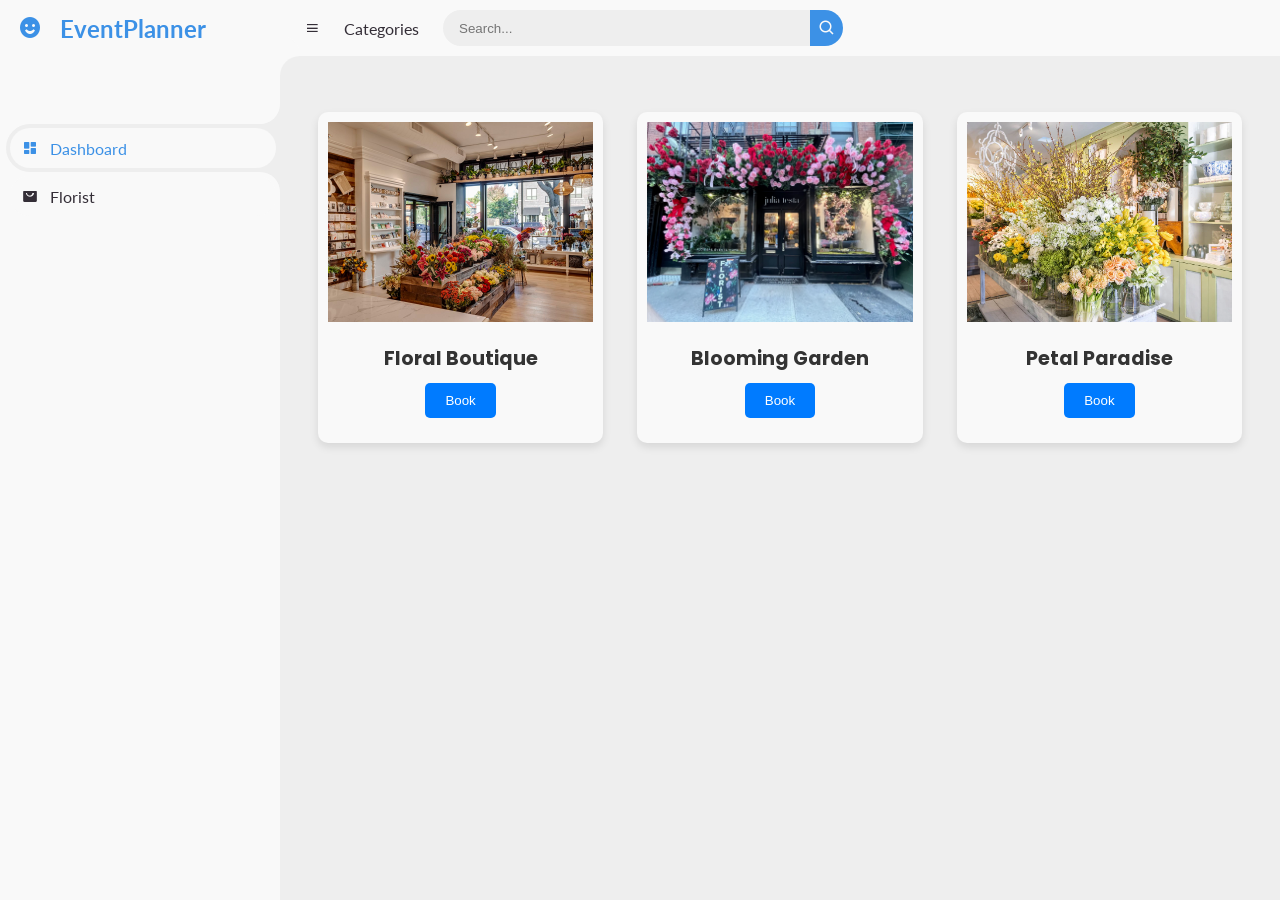
==== florist.html @ 22d38e7c "frontend html/css/javascript" ====
﻿<!DOCTYPE html>
<html lang="en">
<head>
    <meta charset="UTF-8" />
    <meta name="viewport" content="width=device-width, initial-scale=1.0" />
    <link href="https://unpkg.com/boxicons@2.0.9/css/boxicons.min.css"
          rel="stylesheet" />
    <link rel="stylesheet" href="style.css" />
    <title>Florist Booking</title>
</head>
<body>
    <!-- SIDEBAR -->
    <section id="sidebar">
        <a href="index.html" class="brand">
            <i class="bx bxs-smile"></i>
            <span class="text">EventPlanner</span>
        </a>
        <ul class="side-menu top">
            <li class="active">
                <a href="index.html">
                    <i class="bx bxs-dashboard"></i>
                    <span class="text">Dashboard</span>
                </a>
            </li>
            <li>
                <a href="florist.html">
                    <i class="bx bxs-shopping-bag-alt"></i>
                    <span class="text">Florist</span>
                </a>
            </li>
            <!-- Other menu items -->
        </ul>
    </section>
    <!-- SIDEBAR -->
    <!-- CONTENT -->
    <section id="content">
        <nav>
            <i class="bx bx-menu"></i>
            <a href="#" class="nav-link">Categories</a>
            <form action="#">
                <div class="form-input">
                    <input type="search" placeholder="Search..." />
                    <button type="submit" class="search-btn">
                        <i class="bx bx-search"></i>
                    </button>
                </div>
            </form>
            <!-- Notifications and Profile -->
        </nav>

        <main>
            <!-- Florist Section with Cards -->
            <div class="florist-section">
                <div class="florist-list">
                    <!-- Florist Card 1 -->
                    <div class="florist-card">
                        <img src="img/f1.jpg" alt="Floral Boutique" class="florist-img" />
                        <div class="florist-info">
                            <h4>Floral Boutique</h4>
                            <button class="book-btn">Book</button>
                        </div>
                    </div>

                    <!-- Florist Card 2 -->
                    <div class="florist-card">
                        <img src="img/f2.webp"
                             alt="Blooming Garden"
                             class="florist-img" />
                        <div class="florist-info">
                            <h4>Blooming Garden</h4>
                            <button class="book-btn">Book</button>
                        </div>
                    </div>

                    <!-- Florist Card 3 -->
                    <div class="florist-card">
                        <img src="img/f2.jpg" alt="Petal Paradise" class="florist-img" />
                        <div class="florist-info">
                            <h4>Petal Paradise</h4>
                            <button class="book-btn">Book</button>
                        </div>
                    </div>
                </div>
            </div>

            <!-- Modal for booking -->
            <div class="booking-modal" id="bookingModal" style="display: none">
                <div class="modal-content">
                    <h3>Book a Florist</h3>
                    <label for="date">Select Date:</label>
                    <input type="date" id="date" />
                    <label for="time">Select Time:</label>
                    <input type="time" id="time" />
                    <button id="confirmBooking">Confirm Booking</button>
                    <button id="closeModal">Close</button>
                </div>
            </div>
        </main>
    </section>
    <script>
      // Show the booking modal when "Book" button is clicked
      document.querySelectorAll(".book-btn").forEach(function (button) {
        button.addEventListener("click", function () {
          // Merr emrin e floristit nga karta ku është klikuar butoni
          const floristCard = button.closest(".florist-card");
          const floristName =
            floristCard.querySelector(".florist-info h4").innerText;

          // Ruaj emrin e floristit për më vonë (do përdoret gjatë konfirmimit)
          localStorage.setItem("selectedFlorist", floristName);

          // Shfaq modalin
          document.getElementById("bookingModal").style.display = "flex";
        });
      });

      // Mbyll modalin kur klikohet "Close"
      document
        .getElementById("closeModal")
        .addEventListener("click", function () {
          document.getElementById("bookingModal").style.display = "none";
        });

      // Kur përdoruesi konfirmon rezervimin
      document
        .getElementById("confirmBooking")
        .addEventListener("click", function () {
          const date = document.getElementById("date").value;
          const time = document.getElementById("time").value;
          const floristName = localStorage.getItem("selectedFlorist");

          if (date && time && floristName) {
            const newOrder = {
              florist: floristName,
              date: date,
              time: time,
              status: "Pending", // ose "Completed" si të duash
            };

            // Merr rezervimet ekzistuese nga localStorage ose krijo listë të re
            const existingOrders =
              JSON.parse(localStorage.getItem("recentOrders")) || [];

            // Shto rezervimin e ri
            existingOrders.push(newOrder);

            // Ruaje sërish në localStorage
            localStorage.setItem(
              "recentOrders",
              JSON.stringify(existingOrders)
            );

            alert(
              "Booking confirmed for " +
                date +
                " at " +
                time +
                " with " +
                floristName
            );

            // Mbyll modalin
            document.getElementById("bookingModal").style.display = "none";
          } else {
            alert("Please select both a date and time!");
          }
        });
    </script>

    <script src="script.js"></script>
</body>
</html>
---- style.css ----
﻿@import url("https://fonts.googleapis.com/css2?family=Lato:wght@400;700&family=Poppins:wght@400;500;600;700&display=swap");

* {
    margin: 0;
    padding: 0;
    box-sizing: border-box;
}

a {
    text-decoration: none;
}

li {
    list-style: none;
}

:root {
    --poppins: "Poppins", sans-serif;
    --lato: "Lato", sans-serif;
    --light: #f9f9f9;
    --blue: #3c91e6;
    --light-blue: #cfe8ff;
    --grey: #eee;
    --dark-grey: #aaaaaa;
    --dark: #342e37;
    --red: #db504a;
    --yellow: #ffce26;
    --light-yellow: #fff2c6;
    --orange: #fd7238;
    --light-orange: #ffe0d3;
}

html {
    overflow-x: hidden;
}

body.dark {
    --light: #0c0c1e;
    --grey: #060714;
    --dark: #fbfbfb;
}

body {
    background: var(--grey);
    overflow-x: hidden;
}

/* SIDEBAR */
#sidebar {
    position: fixed;
    top: 0;
    left: 0;
    width: 280px;
    height: 100%;
    background: var(--light);
    z-index: 2000;
    font-family: var(--lato);
    transition: 0.3s ease;
    overflow-x: hidden;
    scrollbar-width: none;
}

    #sidebar::--webkit-scrollbar {
        display: none;
    }

    #sidebar.hide {
        width: 60px;
    }

    #sidebar .brand {
        font-size: 24px;
        font-weight: 700;
        height: 56px;
        display: flex;
        align-items: center;
        color: var(--blue);
        position: sticky;
        top: 0;
        left: 0;
        background: var(--light);
        z-index: 500;
        padding-bottom: 20px;
        box-sizing: content-box;
    }

        #sidebar .brand .bx {
            min-width: 60px;
            display: flex;
            justify-content: center;
        }

    #sidebar .side-menu {
        width: 100%;
        margin-top: 48px;
    }

        #sidebar .side-menu li {
            height: 48px;
            background: transparent;
            margin-left: 6px;
            border-radius: 48px 0 0 48px;
            padding: 4px;
        }

            #sidebar .side-menu li.active {
                background: var(--grey);
                position: relative;
            }

                #sidebar .side-menu li.active::before {
                    content: "";
                    position: absolute;
                    width: 40px;
                    height: 40px;
                    border-radius: 50%;
                    top: -40px;
                    right: 0;
                    box-shadow: 20px 20px 0 var(--grey);
                    z-index: -1;
                }

                #sidebar .side-menu li.active::after {
                    content: "";
                    position: absolute;
                    width: 40px;
                    height: 40px;
                    border-radius: 50%;
                    bottom: -40px;
                    right: 0;
                    box-shadow: 20px -20px 0 var(--grey);
                    z-index: -1;
                }

            #sidebar .side-menu li a {
                width: 100%;
                height: 100%;
                background: var(--light);
                display: flex;
                align-items: center;
                border-radius: 48px;
                font-size: 16px;
                color: var(--dark);
                white-space: nowrap;
                overflow-x: hidden;
            }

        #sidebar .side-menu.top li.active a {
            color: var(--blue);
        }

    #sidebar.hide .side-menu li a {
        width: calc(48px - (4px * 2));
        transition: width 0.3s ease;
    }

    #sidebar .side-menu li a.logout {
        color: var(--red);
    }

    #sidebar .side-menu.top li a:hover {
        color: var(--blue);
    }

    #sidebar .side-menu li a .bx {
        min-width: calc(60px - ((4px + 6px) * 2));
        display: flex;
        justify-content: center;
    }
/* SIDEBAR */

/* CONTENT */
#content {
    position: relative;
    width: calc(100% - 280px);
    left: 280px;
    transition: 0.3s ease;
}

#sidebar.hide ~ #content {
    width: calc(100% - 60px);
    left: 60px;
}

/* NAVBAR */
#content nav {
    height: 56px;
    background: var(--light);
    padding: 0 24px;
    display: flex;
    align-items: center;
    grid-gap: 24px;
    font-family: var(--lato);
    position: sticky;
    top: 0;
    left: 0;
    z-index: 1000;
}

    #content nav::before {
        content: "";
        position: absolute;
        width: 40px;
        height: 40px;
        bottom: -40px;
        left: 0;
        border-radius: 50%;
        box-shadow: -20px -20px 0 var(--light);
    }

    #content nav a {
        color: var(--dark);
    }

    #content nav .bx.bx-menu {
        cursor: pointer;
        color: var(--dark);
    }

    #content nav .nav-link {
        font-size: 16px;
        transition: 0.3s ease;
    }

        #content nav .nav-link:hover {
            color: var(--blue);
        }

    #content nav form {
        max-width: 400px;
        width: 100%;
        margin-right: auto;
    }

        #content nav form .form-input {
            display: flex;
            align-items: center;
            height: 36px;
        }

            #content nav form .form-input input {
                flex-grow: 1;
                padding: 0 16px;
                height: 100%;
                border: none;
                background: var(--grey);
                border-radius: 36px 0 0 36px;
                outline: none;
                width: 100%;
                color: var(--dark);
            }

            #content nav form .form-input button {
                width: 36px;
                height: 100%;
                display: flex;
                justify-content: center;
                align-items: center;
                background: var(--blue);
                color: var(--light);
                font-size: 18px;
                border: none;
                outline: none;
                border-radius: 0 36px 36px 0;
                cursor: pointer;
            }

    #content nav .notification {
        font-size: 20px;
        position: relative;
    }

        #content nav .notification .num {
            position: absolute;
            top: -6px;
            right: -6px;
            width: 20px;
            height: 20px;
            border-radius: 50%;
            border: 2px solid var(--light);
            background: var(--red);
            color: var(--light);
            font-weight: 700;
            font-size: 12px;
            display: flex;
            justify-content: center;
            align-items: center;
        }

    #content nav .profile img {
        width: 36px;
        height: 36px;
        object-fit: cover;
        border-radius: 50%;
    }

    #content nav .switch-mode {
        display: block;
        min-width: 50px;
        height: 25px;
        border-radius: 25px;
        background: var(--grey);
        cursor: pointer;
        position: relative;
    }

        #content nav .switch-mode::before {
            content: "";
            position: absolute;
            top: 2px;
            left: 2px;
            bottom: 2px;
            width: calc(25px - 4px);
            background: var(--blue);
            border-radius: 50%;
            transition: all 0.3s ease;
        }

    #content nav #switch-mode:checked + .switch-mode::before {
        left: calc(100% - (25px - 4px) - 2px);
    }
/* NAVBAR */

/* MAIN */
#content main {
    width: 100%;
    padding: 36px 24px;
    font-family: var(--poppins);
    max-height: calc(100vh - 56px);
    overflow-y: auto;
}

    #content main .head-title {
        display: flex;
        align-items: center;
        justify-content: space-between;
        grid-gap: 16px;
        flex-wrap: wrap;
    }

        #content main .head-title .left h1 {
            font-size: 36px;
            font-weight: 600;
            margin-bottom: 10px;
            color: var(--dark);
        }

        #content main .head-title .left .breadcrumb {
            display: flex;
            align-items: center;
            grid-gap: 16px;
        }

            #content main .head-title .left .breadcrumb li {
                color: var(--dark);
            }

                #content main .head-title .left .breadcrumb li a {
                    color: var(--dark-grey);
                    pointer-events: none;
                }

                    #content main .head-title .left .breadcrumb li a.active {
                        color: var(--blue);
                        pointer-events: unset;
                    }

        #content main .head-title .btn-download {
            height: 36px;
            padding: 0 16px;
            border-radius: 36px;
            background: var(--blue);
            color: var(--light);
            display: flex;
            justify-content: center;
            align-items: center;
            grid-gap: 10px;
            font-weight: 500;
        }

    #content main .box-info {
        display: grid;
        grid-template-columns: repeat(auto-fit, minmax(240px, 1fr));
        grid-gap: 24px;
        margin-top: 36px;
    }

        #content main .box-info li {
            padding: 24px;
            background: var(--light);
            border-radius: 20px;
            display: flex;
            align-items: center;
            grid-gap: 24px;
        }

            #content main .box-info li .bx {
                width: 80px;
                height: 80px;
                border-radius: 10px;
                font-size: 36px;
                display: flex;
                justify-content: center;
                align-items: center;
            }

            #content main .box-info li:nth-child(1) .bx {
                background: var(--light-blue);
                color: var(--blue);
            }

            #content main .box-info li:nth-child(2) .bx {
                background: var(--light-yellow);
                color: var(--yellow);
            }

            #content main .box-info li:nth-child(3) .bx {
                background: var(--light-orange);
                color: var(--orange);
            }

            #content main .box-info li .text h3 {
                font-size: 24px;
                font-weight: 600;
                color: var(--dark);
            }

            #content main .box-info li .text p {
                color: var(--dark);
            }

    #content main .table-data {
        display: flex;
        flex-wrap: wrap;
        grid-gap: 24px;
        margin-top: 24px;
        width: 100%;
        color: var(--dark);
    }

        #content main .table-data > div {
            border-radius: 20px;
            background: var(--light);
            padding: 24px;
            overflow-x: auto;
        }

        #content main .table-data .head {
            display: flex;
            align-items: center;
            grid-gap: 16px;
            margin-bottom: 24px;
        }

            #content main .table-data .head h3 {
                margin-right: auto;
                font-size: 24px;
                font-weight: 600;
            }

            #content main .table-data .head .bx {
                cursor: pointer;
            }

        #content main .table-data .order {
            flex-grow: 1;
            flex-basis: 500px;
        }

            #content main .table-data .order table {
                width: 100%;
                border-collapse: collapse;
            }

                #content main .table-data .order table th {
                    padding-bottom: 12px;
                    font-size: 13px;
                    text-align: left;
                    border-bottom: 1px solid var(--grey);
                }

                #content main .table-data .order table td {
                    padding: 16px 0;
                }

                #content main .table-data .order table tr td:first-child {
                    display: flex;
                    align-items: center;
                    grid-gap: 12px;
                    padding-left: 6px;
                }

                #content main .table-data .order table td img {
                    width: 36px;
                    height: 36px;
                    border-radius: 50%;
                    object-fit: cover;
                }

                #content main .table-data .order table tbody tr:hover {
                    background: var(--grey);
                }

                #content main .table-data .order table tr td .status {
                    font-size: 10px;
                    padding: 6px 16px;
                    color: var(--light);
                    border-radius: 20px;
                    font-weight: 700;
                }

                    #content main .table-data .order table tr td .status.completed {
                        background: var(--blue);
                    }

                    #content main .table-data .order table tr td .status.process {
                        background: var(--yellow);
                    }

                    #content main .table-data .order table tr td .status.pending {
                        background: var(--orange);
                    }

        #content main .table-data .todo {
            flex-grow: 1;
            flex-basis: 300px;
        }

            #content main .table-data .todo .todo-list {
                width: 100%;
            }

                #content main .table-data .todo .todo-list li {
                    width: 100%;
                    margin-bottom: 16px;
                    background: var(--grey);
                    border-radius: 10px;
                    padding: 14px 20px;
                    display: flex;
                    justify-content: space-between;
                    align-items: center;
                }

                    #content main .table-data .todo .todo-list li .bx {
                        cursor: pointer;
                    }

                    #content main .table-data .todo .todo-list li.completed {
                        border-left: 10px solid var(--blue);
                    }

                    #content main .table-data .todo .todo-list li.not-completed {
                        border-left: 10px solid var(--orange);
                    }

                    #content main .table-data .todo .todo-list li:last-child {
                        margin-bottom: 0;
                    }
/* MAIN */
/* CONTENT */

@media screen and (max-width: 768px) {
    #sidebar {
        width: 200px;
    }

    #content {
        width: calc(100% - 60px);
        left: 200px;
    }

        #content nav .nav-link {
            display: none;
        }
}

@media screen and (max-width: 576px) {
    #content nav form .form-input input {
        display: none;
    }

    #content nav form .form-input button {
        width: auto;
        height: auto;
        background: transparent;
        border-radius: none;
        color: var(--dark);
    }

    #content nav form.show .form-input input {
        display: block;
        width: 100%;
    }

    #content nav form.show .form-input button {
        width: 36px;
        height: 100%;
        border-radius: 0 36px 36px 0;
        color: var(--light);
        background: var(--red);
    }

    #content nav form.show ~ .notification,
    #content nav form.show ~ .profile {
        display: none;
    }

    #content main .box-info {
        grid-template-columns: 1fr;
    }

    #content main .table-data .head {
        min-width: 420px;
    }

    #content main .table-data .order table {
        min-width: 420px;
    }

    #content main .table-data .todo .todo-list {
        min-width: 420px;
    }
}

/* Styling for the florist card list */
.florist-list {
    display: flex;
    justify-content: space-evenly; /* Even distribution */
    flex-wrap: wrap;
    gap: 20px;
    margin: 20px 0;
}

/* Styling for each florist card */
.florist-card {
    width: 30%;
    background-color: #f9f9f9;
    border-radius: 10px;
    overflow: hidden;
    box-shadow: 0 4px 8px rgba(0, 0, 0, 0.1);
    transition: transform 0.3s ease-in-out;
    cursor: pointer; /* Indicating clickable cards */
    padding: 10px;
}

    .florist-card:hover {
        transform: scale(1.05); /* Slight zoom on hover */
    }

/* Image within the florist card */
.florist-img {
    width: 100%;
    height: 200px;
    object-fit: cover;
}

/* Info inside the florist card */
.florist-info {
    padding: 15px;
    text-align: center;
}

    .florist-info h4 {
        font-size: 1.2em;
        margin-bottom: 10px;
        color: #333; /* Darker text for better readability */
    }

/* Book button styling */
.book-btn {
    background-color: #007bff;
    color: white;
    padding: 10px 20px;
    border: none;
    border-radius: 5px;
    cursor: pointer;
    transition: background-color 0.3s ease;
}

    .book-btn:hover {
        background-color: #0056b3;
    }

/* Modal styling */
.booking-modal {
    position: fixed;
    top: 0;
    left: 0;
    width: 100%;
    height: 100%;
    background-color: rgba(0, 0, 0, 0.5);
    display: none;
    justify-content: center;
    align-items: center;
}

.modal-content {
    background-color: white;
    padding: 20px;
    border-radius: 10px;
    width: 300px;
    text-align: center;
    box-shadow: 0 4px 10px rgba(0, 0, 0, 0.2); /* Added shadow for depth */
}

    .modal-content input {
        margin: 10px 0;
        width: 100%;
        padding: 8px;
        border-radius: 5px;
        border: 1px solid #ddd;
    }

    .modal-content button {
        background-color: #28a745;
        color: white;
        padding: 10px;
        border: none;
        border-radius: 5px;
        cursor: pointer;
        transition: background-color 0.3s ease;
    }

        .modal-content button:hover {
            background-color: #218838;
        }

#closeModal {
    background-color: #dc3545;
}

    #closeModal:hover {
        background-color: #c82333;
    }

/* Login & Signup Form Styling */
.auth-body {
    background: linear-gradient(135deg, #1f1c2c, #928dab);
    font-family: "Segoe UI", sans-serif;
    display: flex;
    justify-content: center;
    align-items: center;
    height: 100vh;
    margin: 0;
    padding: 1rem;
    box-sizing: border-box;
}

/* Kutia e formularit */
.form-box {
    background: #2a2a40;
    padding: 2.5rem 2rem;
    border-radius: 1rem;
    box-shadow: 0 8px 30px rgba(0, 0, 0, 0.4);
    width: 100%;
    max-width: 400px;
    color: white;
    animation: fadeIn 0.5s ease-in-out;
}

    /* Titulli */
    .form-box h2 {
        text-align: center;
        margin-bottom: 1.5rem;
        font-size: 1.75rem;
        color: #ffffff;
    }

    /* Formulari */
    .form-box form {
        display: flex;
        flex-direction: column;
        gap: 1rem;
    }

    /* Inputet */
    .form-box input {
        padding: 0.8rem 1rem;
        border: none;
        border-radius: 0.5rem;
        background: #3b3b59;
        color: white;
        font-size: 1rem;
        transition: background 0.3s;
    }

        .form-box input:focus {
            background: #444466;
            outline: none;
        }

        .form-box input::placeholder {
            color: #b0b0c3;
        }

    /* Butoni */
    .form-box button {
        padding: 0.8rem;
        background: #6c5ce7;
        border: none;
        border-radius: 0.5rem;
        font-weight: bold;
        color: white;
        cursor: pointer;
        font-size: 1rem;
        transition: background 0.3s ease;
    }

        .form-box button:hover {
            background: #5a4dbf;
        }

    /* Teksti poshtë formularit */
    .form-box p {
        text-align: center;
        font-size: 0.9rem;
        margin-top: 1rem;
    }

    /* Linku */
    .form-box a {
        color: #81ecec;
        text-decoration: none;
    }

        .form-box a:hover {
            text-decoration: underline;
        }

/* Efekt animacioni */
@keyframes fadeIn {
    from {
        opacity: 0;
        transform: translateY(20px);
    }

    to {
        opacity: 1;
        transform: translateY(0);
    }
}

/* per kto tjerat 
/* ===== Common Booking Cards Styling ===== */
.restaurant-list,
.venue-list,
.pastry-list,
.music-list {
    display: flex;
    justify-content: space-evenly;
    flex-wrap: wrap;
    gap: 20px;
    margin: 20px 0;
}

.restaurant-card,
.venue-card,
.pastry-card,
.music-card {
    width: 30%;
    background-color: #f9f9f9;
    border-radius: 10px;
    overflow: hidden;
    box-shadow: 0 4px 8px rgba(0, 0, 0, 0.1);
    transition: transform 0.3s ease-in-out;
    cursor: pointer;
    padding: 10px;
}

    .restaurant-card:hover,
    .venue-card:hover,
    .pastry-card:hover,
    .music-card:hover {
        transform: scale(1.05);
    }

.restaurant-img,
.venue-img,
.pastry-img,
.music-img {
    width: 100%;
    height: 200px;
    object-fit: cover;
}

.restaurant-info,
.venue-info,
.pastry-info,
.music-info {
    padding: 15px;
    text-align: center;
}

    .restaurant-info h4,
    .venue-info h4,
    .pastry-info h4,
    .music-info h4 {
        font-size: 1.2em;
        margin-bottom: 10px;
        color: #333;
    }

/* ===== Book Button Styling ===== */
.book-btn {
    background-color: #007bff;
    color: white;
    padding: 10px 20px;
    border: none;
    border-radius: 5px;
    cursor: pointer;
    transition: background-color 0.3s ease;
}

    .book-btn:hover {
        background-color: #0056b3;
    }

/* ===== Modal Styling (shared) ===== */
.booking-modal {
    position: fixed;
    top: 0;
    left: 0;
    width: 100%;
    height: 100%;
    background-color: rgba(0, 0, 0, 0.5);
    display: none;
    justify-content: center;
    align-items: center;
}

.modal-content {
    background-color: white;
    padding: 20px;
    border-radius: 10px;
    width: 300px;
    text-align: center;
    box-shadow: 0 4px 10px rgba(0, 0, 0, 0.2);
}

    .modal-content input {
        margin: 10px 0;
        width: 100%;
        padding: 8px;
        border-radius: 5px;
        border: 1px solid #ddd;
    }

    .modal-content button {
        background-color: #28a745;
        color: white;
        padding: 10px;
        border: none;
        border-radius: 5px;
        cursor: pointer;
        transition: background-color 0.3s ease;
    }

        .modal-content button:hover {
            background-color: #218838;
        }

#closeModal {
    background-color: #dc3545;
}

    #closeModal:hover {
        background-color: #c82333;
    }
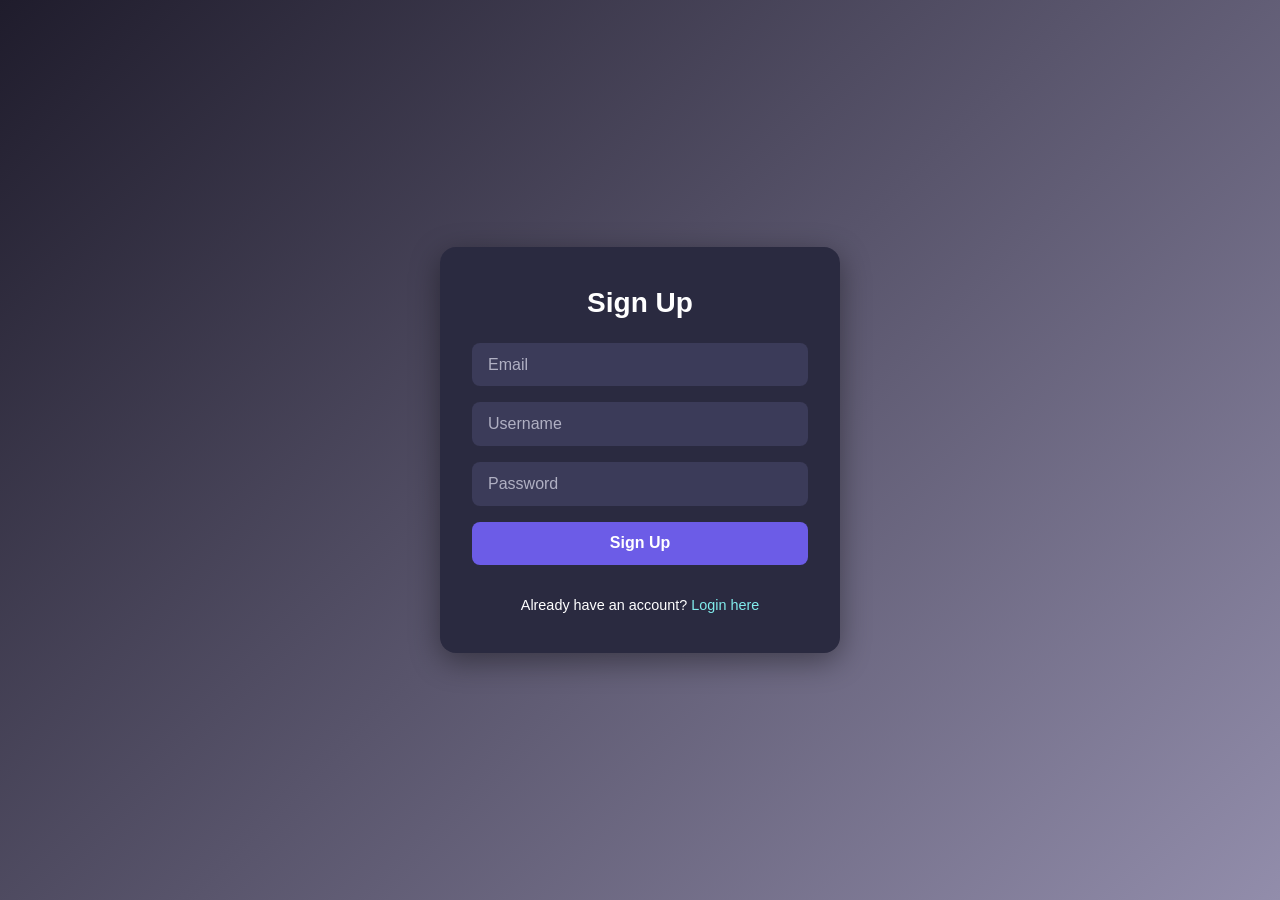
==== commit b0ef8211: "Updated UI and interactions in multiple HTML views" ====
--- a/florist.html
+++ b/florist.html
@@ -98,75 +98,77 @@
         </main>
     </section>
     <script>
-      // Show the booking modal when "Book" button is clicked
-      document.querySelectorAll(".book-btn").forEach(function (button) {
-        button.addEventListener("click", function () {
-          // Merr emrin e floristit nga karta ku është klikuar butoni
-          const floristCard = button.closest(".florist-card");
-          const floristName =
-            floristCard.querySelector(".florist-info h4").innerText;
+        // Show the booking modal when "Book" button is clicked
+        document.querySelectorAll(".book-btn").forEach(function (button) {
+            button.addEventListener("click", function () {
+                // Merr emrin e floristit nga karta ku është klikuar butoni
+                const floristCard = button.closest(".florist-card");
+                const floristName =
+                    floristCard.querySelector(".florist-info h4").innerText;
 
-          // Ruaj emrin e floristit për më vonë (do përdoret gjatë konfirmimit)
-          localStorage.setItem("selectedFlorist", floristName);
+                // Ruaj emrin e floristit për më vonë (do përdoret gjatë konfirmimit)
+                localStorage.setItem("selectedFlorist", floristName);
 
-          // Shfaq modalin
-          document.getElementById("bookingModal").style.display = "flex";
-        });
-      });
-
-      // Mbyll modalin kur klikohet "Close"
-      document
-        .getElementById("closeModal")
-        .addEventListener("click", function () {
-          document.getElementById("bookingModal").style.display = "none";
+                // Shfaq modalin
+                document.getElementById("bookingModal").style.display = "flex";
+            });
         });
 
-      // Kur përdoruesi konfirmon rezervimin
-      document
-        .getElementById("confirmBooking")
-        .addEventListener("click", function () {
-          const date = document.getElementById("date").value;
-          const time = document.getElementById("time").value;
-          const floristName = localStorage.getItem("selectedFlorist");
+        // Mbyll modalin kur klikohet "Close"
+        document
+            .getElementById("closeModal")
+            .addEventListener("click", function () {
+                document.getElementById("bookingModal").style.display = "none";
+            });
 
-          if (date && time && floristName) {
-            const newOrder = {
-              florist: floristName,
-              date: date,
-              time: time,
-              status: "Pending", // ose "Completed" si të duash
-            };
+        // Kur përdoruesi konfirmon rezervimin
+        document
+            .getElementById("confirmBooking")
+            .addEventListener("click", function () {
+                const date = document.getElementById("date").value;
+                const time = document.getElementById("time").value;
+                const floristName = localStorage.getItem("selectedFlorist");
 
-            // Merr rezervimet ekzistuese nga localStorage ose krijo listë të re
-            const existingOrders =
-              JSON.parse(localStorage.getItem("recentOrders")) || [];
+                if (date && time && floristName) {
+                    const newOrder = {
+                        florist: floristName,
+                        date: date,
+                        time: time,
+                        status: "Pending", // ose "Completed" si të duash
+                    };
 
-            // Shto rezervimin e ri
-            existingOrders.push(newOrder);
+                    // Merr rezervimet ekzistuese nga localStorage ose krijo listë të re
+                    const existingOrders =
+                        JSON.parse(localStorage.getItem("recentOrders")) || [];
 
-            // Ruaje sërish në localStorage
-            localStorage.setItem(
-              "recentOrders",
-              JSON.stringify(existingOrders)
-            );
+                    // Shto rezervimin e ri
+                    existingOrders.push(newOrder);
 
-            alert(
-              "Booking confirmed for " +
-                date +
-                " at " +
-                time +
-                " with " +
-                floristName
-            );
+                    // Ruaje sërish në localStorage
+                    localStorage.setItem(
+                        "recentOrders",
+                        JSON.stringify(existingOrders)
+                    );
 
-            // Mbyll modalin
-            document.getElementById("bookingModal").style.display = "none";
-          } else {
-            alert("Please select both a date and time!");
-          }
-        });
+                    alert(
+                        "Booking confirmed for " +
+                        date +
+                        " at " +
+                        time +
+                        " with " +
+                        floristName
+                    );
+
+                    // Mbyll modalin
+                    document.getElementById("bookingModal").style.display = "none";
+                } else {
+                    alert("Please select both a date and time!");
+                }
+            });
     </script>
 
     <script src="script.js"></script>
+    <script type="module" src="controllers/floristController.js"></script>
+
 </body>
 </html>
--- a/style.css
+++ b/style.css
@@ -915,7 +915,7 @@
         background-color: #0056b3;
     }
 
-/* ===== Modal Styling (shared) ===== */
+/* ===== Modal Styling ===== */
 .booking-modal {
     position: fixed;
     top: 0;
@@ -966,3 +966,169 @@
     #closeModal:hover {
         background-color: #c82333;
     }
+
+    /* View and Edit Button*/
+.btn-view,
+.btn-edit {
+  padding: 6px 12px;
+  font-size: 14px;
+  border: none;
+  border-radius: 8px;
+  cursor: pointer;
+  transition: all 0.2s ease;
+  color: white;
+  margin-right: 5px;
+}
+
+.btn-view {
+  background-color: #4caf50; 
+}
+
+.btn-edit {
+  background-color: #2196f3; 
+}
+
+.btn-view:hover {
+  background-color: #43a047;
+}
+
+.btn-edit:hover {
+  background-color: #1e88e5;
+}
+
+.bookings-container {
+    display: grid;
+    grid-template-columns: repeat(auto-fit, minmax(280px, 1fr));
+    gap: 20px;
+    margin-top: 20px;
+  }
+  
+  .booking-card {
+    background: #fff;
+    border-radius: 12px;
+    box-shadow: 0 4px 12px rgba(0, 0, 0, 0.08);
+    padding: 20px;
+    transition: 0.3s;
+  }
+  
+  .booking-card:hover {
+    transform: translateY(-3px);
+  }
+  
+  .booking-header {
+    display: flex;
+    justify-content: space-between;
+    align-items: center;
+    margin-bottom: 10px;
+  }
+  
+  .booking-header h3 {
+    font-size: 18px;
+    margin: 0;
+  }
+  
+  .category {
+    background-color: #f0f0f0;
+    padding: 4px 10px;
+    font-size: 13px;
+    border-radius: 8px;
+  }
+  
+  .booking-actions {
+    margin-top: 15px;
+  }
+  
+  .status {
+    font-weight: bold;
+  }
+  
+  .status.pending {
+    color: #f39c12;
+  }
+  
+  .status.completed {
+    color: #27ae60;
+  }
+  
+  .btn-view,
+  .btn-edit {
+    padding: 6px 12px;
+    font-size: 14px;
+    border: none;
+    border-radius: 8px;
+    cursor: pointer;
+    transition: all 0.2s ease;
+    color: white;
+    margin-right: 5px;
+  }
+  
+  .btn-view {
+    background-color: #4caf50;
+  }
+  
+  .btn-edit {
+    background-color: #e74c3c;
+  }
+  
+  .btn-view:hover {
+    background-color: #43a047;
+  }
+  
+  .btn-edit:hover {
+    background-color: #c0392b;
+  }
+  .modal {
+    display: none;
+    position: fixed;
+    z-index: 999;
+    padding-top: 80px;
+    left: 0;
+    top: 0;
+    width: 100%;
+    height: 100%;
+    overflow: auto;
+    background-color: rgba(0,0,0,0.5);
+  }
+  
+  .modal-content {
+    background-color: #fff;
+    margin: auto;
+    padding: 2rem;
+    border-radius: 10px;
+    width: 400px;
+    position: relative;
+  }
+  
+  .close {
+    position: absolute;
+    top: 12px;
+    right: 20px;
+    font-size: 28px;
+    font-weight: bold;
+    cursor: pointer;
+  }
+  
+  .btn-add-event {
+    background-color: #3c91e6;
+    color: white;
+    padding: 10px 20px;
+    border: none;
+    border-radius: 8px;
+    cursor: pointer;
+  }
+  
+  .btn-submit {
+    background-color: #28a745;
+    color: white;
+    padding: 8px 16px;
+    border: none;
+    margin-top: 1rem;
+    border-radius: 6px;
+    cursor: pointer;
+  }
+  
+  .btn-submit:hover,
+  .btn-add-event:hover {
+    opacity: 0.9;
+  }
+  
